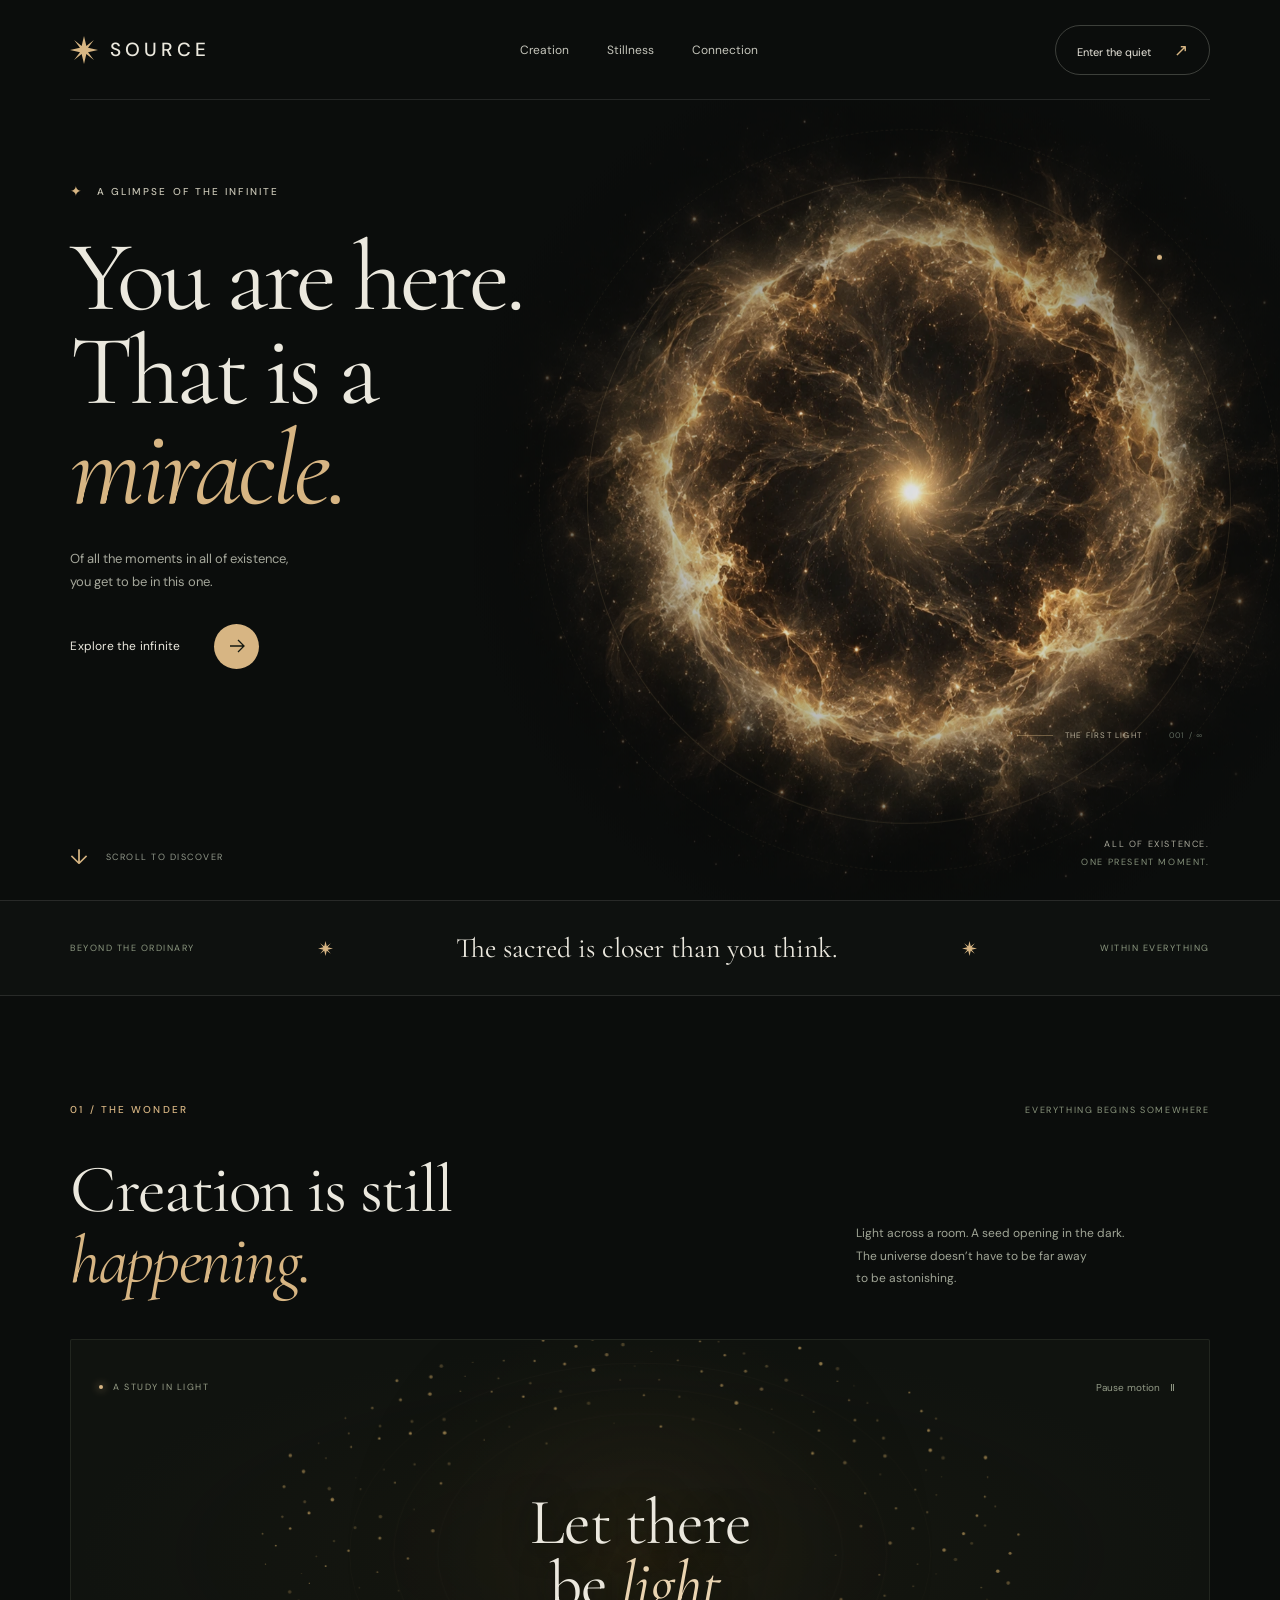
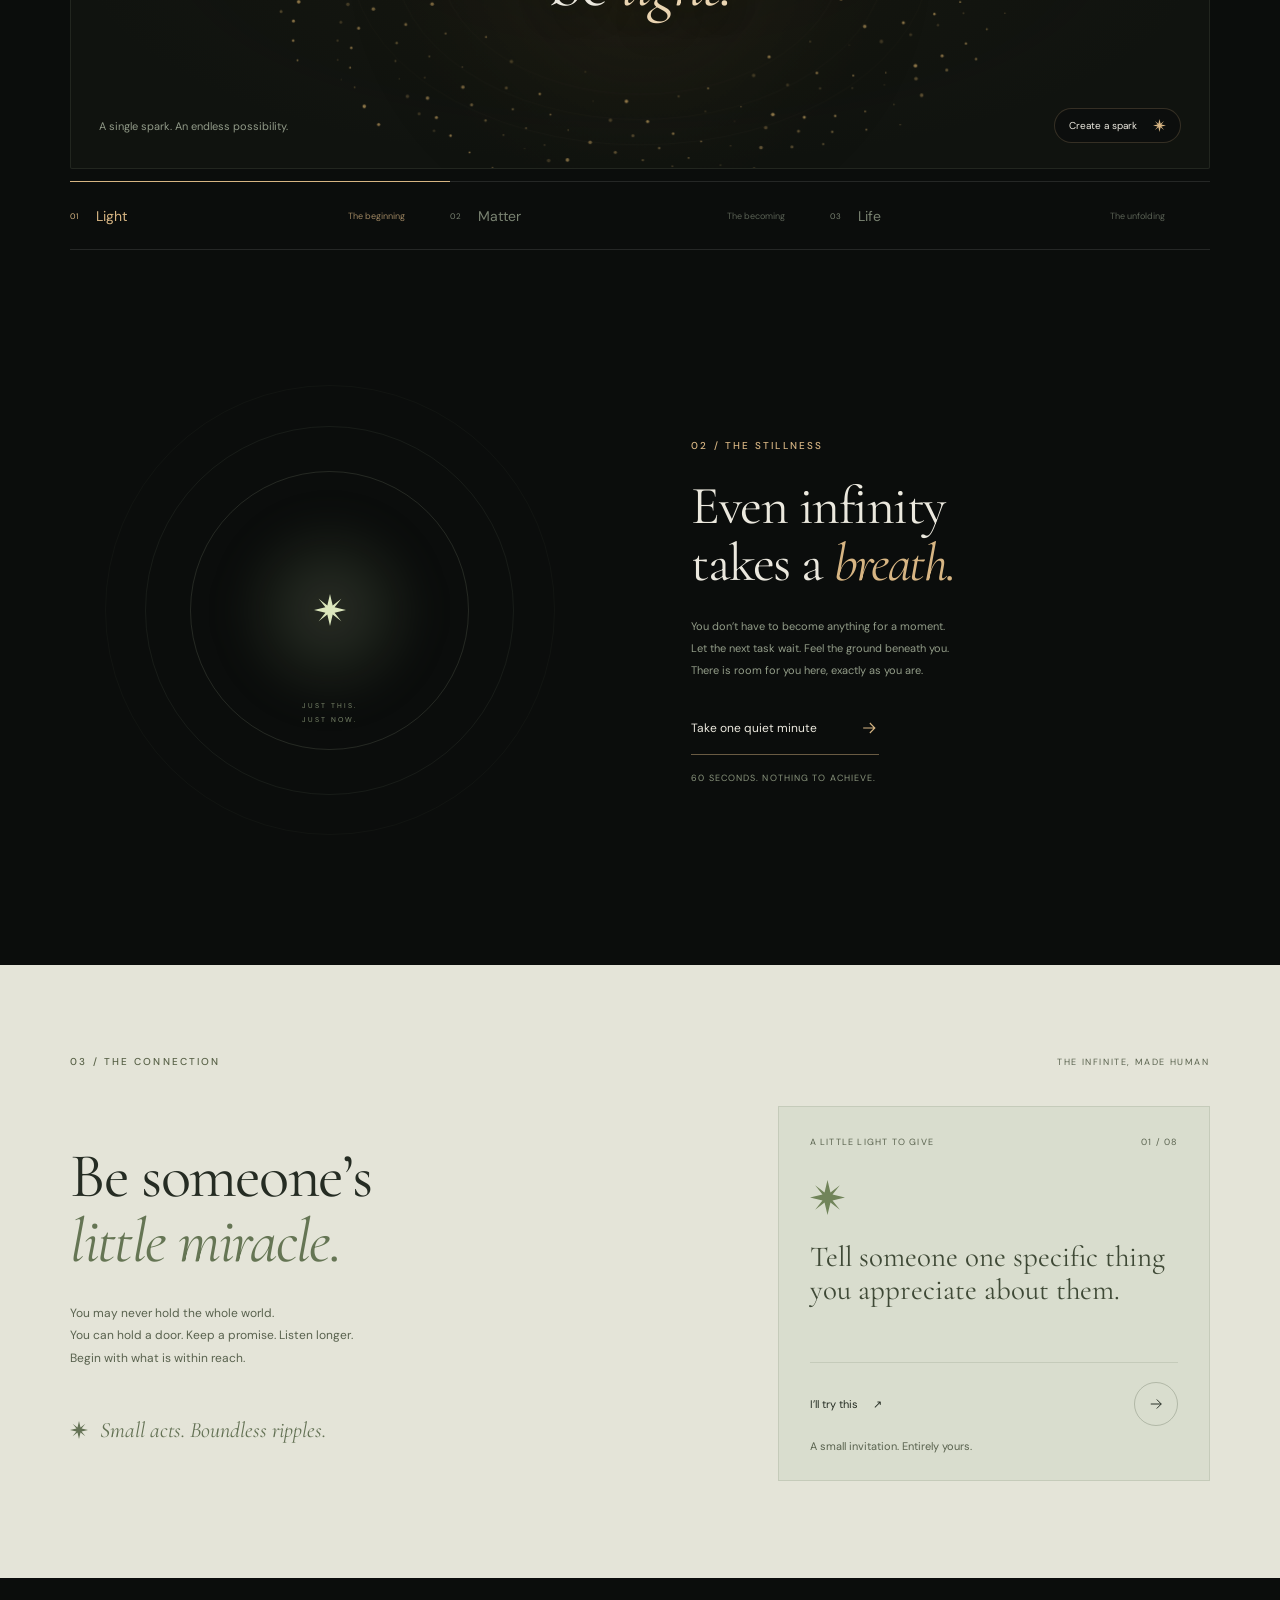
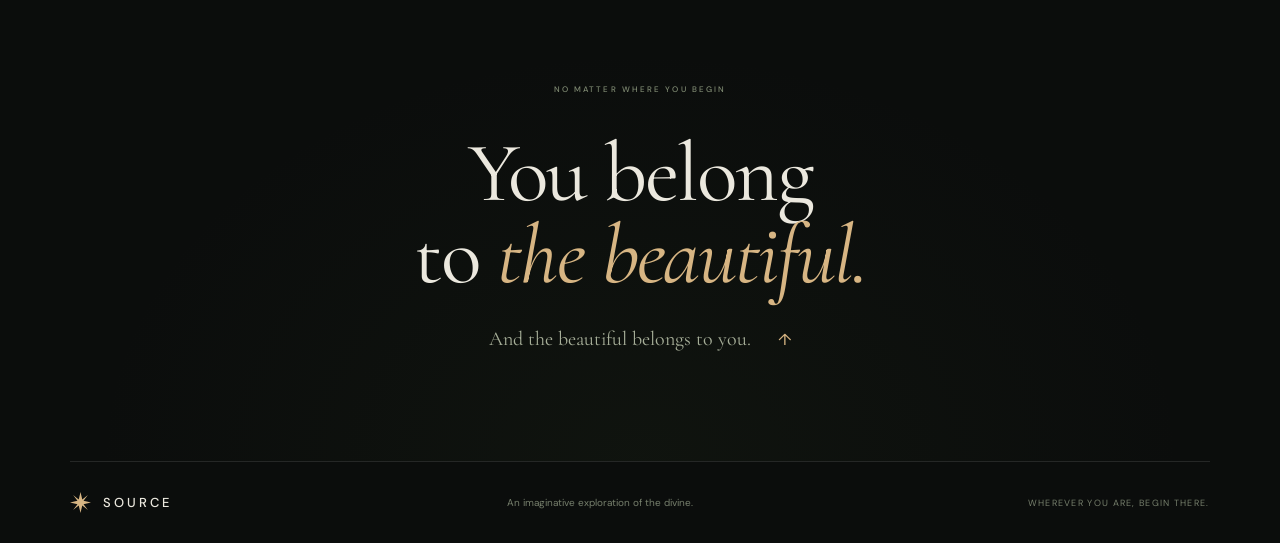
==== index.html @ a30ad39b "Publish SOURCE website" ====
<!doctype html>
<html lang="en">
<head>
  <meta charset="utf-8"><meta name="viewport" content="width=device-width,initial-scale=1">
  <meta name="theme-color" content="#0b0d0c">
  <title>SOURCE — A glimpse of the infinite</title>
  <meta name="description" content="An imagined doorway to the infinite. Explore creation, find a moment of stillness, and bring a little light into the world.">
  <link rel="icon" href="assets/favicon.svg" type="image/svg+xml">
  <link rel="stylesheet" href="styles.css">
  <script src="app.js" defer></script>
</head>
<body>
  <a class="skip-link" href="#creation">Skip to explore</a>
  <svg class="svg-defs" aria-hidden="true"><defs><symbol id="spark" viewBox="0 0 32 32"><path d="M16 0 18.7 11.4 27.3 4.7 20.6 13.3 32 16 20.6 18.7 27.3 27.3 18.7 20.6 16 32 13.3 20.6 4.7 27.3 11.4 18.7 0 16 11.4 13.3 4.7 4.7 13.3 11.4Z" fill="currentColor"/></symbol><symbol id="arrow" viewBox="0 0 24 24"><path d="M5 12h14m-6-6 6 6-6 6" fill="none" stroke="currentColor" stroke-width="1.3"/></symbol></defs></svg>
  <header class="header">
    <a class="brand" href="#home" aria-label="SOURCE home"><svg><use href="#spark"/></svg><span>SOURCE</span></a>
    <nav aria-label="Main navigation"><a href="#creation">Creation</a><a href="#stillness">Stillness</a><a href="#connection">Connection</a></nav>
    <button class="quiet-link" data-quiet>Enter the quiet <span>↗</span></button>
  </header>
  <main>
    <section class="hero" id="home" aria-labelledby="hero-title">
      <div class="hero-art" aria-hidden="true"><img src="assets/source-nebula.webp" alt="" fetchpriority="high"><div class="orbit orbit-one"></div><div class="orbit orbit-two"></div><span class="orbit-dot"></span></div>
      <div class="hero-content">
        <p class="eyebrow"><span class="tiny-star">✦</span> A GLIMPSE OF THE INFINITE</p>
        <h1 id="hero-title">You are here.<br>That is a<br><em>miracle.</em></h1>
        <p class="hero-copy">Of all the moments in all of existence,<br>you get to be in this one.</p>
        <a class="primary-cta" href="#creation">Explore the infinite <span class="arrow-disc"><svg><use href="#arrow"/></svg></span></a>
      </div>
      <div class="hero-foot"><a href="#creation" class="scroll-cue"><span>↓</span> SCROLL TO DISCOVER</a><p>ALL OF EXISTENCE.<br><span>ONE PRESENT MOMENT.</span></p></div>
      <div class="art-caption" aria-hidden="true"><span class="caption-line"></span> THE FIRST LIGHT <span>001 / ∞</span></div>
    </section>
    <div class="threshold"><span>BEYOND THE ORDINARY</span><svg><use href="#spark"/></svg><p>The sacred is closer than you think.</p><svg><use href="#spark"/></svg><span>WITHIN EVERYTHING</span></div>
    <section class="creation section-pad" id="creation" aria-labelledby="creation-title">
      <div class="section-top"><p class="eyebrow">01 / THE WONDER</p><span class="section-note">EVERYTHING BEGINS SOMEWHERE</span></div>
      <div class="section-heading"><h2 id="creation-title">Creation is still<br><em>happening.</em></h2><p>Light across a room. A seed opening in the dark.<br>The universe doesn’t have to be far away<br>to be astonishing.</p></div>
      <div class="universe-panel">
        <canvas id="universe" aria-hidden="true"></canvas>
        <div class="universe-top"><span class="live-dot"></span><span id="universe-label">A STUDY IN LIGHT</span><button id="motion-toggle" aria-pressed="false">Pause motion <span>Ⅱ</span></button></div>
        <div class="universe-center" aria-hidden="true"><span id="universe-word">Let there<br>be <em>light.</em></span></div>
        <div class="universe-bottom"><p id="universe-description">A single spark. An endless possibility.</p><button class="spark-button" id="create-spark">Create a spark <svg><use href="#spark"/></svg></button></div>
      </div>
      <div class="universe-tabs" role="group" aria-label="Explore forms of creation"><button class="active" data-mode="light" aria-pressed="true"><span>01</span> Light <small>The beginning</small></button><button data-mode="matter" aria-pressed="false"><span>02</span> Matter <small>The becoming</small></button><button data-mode="life" aria-pressed="false"><span>03</span> Life <small>The unfolding</small></button></div>
      <p class="spark-feedback sr-only" id="spark-feedback" role="status"></p>
    </section>
    <section class="stillness section-pad" id="stillness" aria-labelledby="stillness-title">
      <div class="stillness-orb" aria-hidden="true"><div></div><span class="orb-ring ring-one"></span><span class="orb-ring ring-two"></span><span class="orb-ring ring-three"></span><svg><use href="#spark"/></svg><p>JUST THIS.<br>JUST NOW.</p></div>
      <div class="stillness-copy"><p class="eyebrow">02 / THE STILLNESS</p><h2 id="stillness-title">Even infinity<br>takes a <em>breath.</em></h2><p>You don’t have to become anything for a moment.<br>Let the next task wait. Feel the ground beneath you.<br>There is room for you here, exactly as you are.</p><button class="text-action" data-quiet>Take one quiet minute <svg><use href="#arrow"/></svg></button><span class="small-note">60 SECONDS. NOTHING TO ACHIEVE.</span></div>
    </section>
    <section class="connection section-pad" id="connection" aria-labelledby="connection-title">
      <div class="section-top"><p class="eyebrow">03 / THE CONNECTION</p><span class="section-note">THE INFINITE, MADE HUMAN</span></div>
      <div class="connection-layout"><div><h2 id="connection-title">Be someone’s<br><em>little miracle.</em></h2><p>You may never hold the whole world.<br>You can hold a door. Keep a promise. Listen longer.<br>Begin with what is within reach.</p><div class="kindness-note"><svg><use href="#spark"/></svg><span>Small acts. Boundless ripples.</span></div></div>
      <div class="kindness-card"><div class="card-top"><span>A LITTLE LIGHT TO GIVE</span><span id="act-number">01 / 08</span></div><svg class="card-spark" aria-hidden="true"><use href="#spark"/></svg><p id="kindness-text" aria-live="polite">Tell someone one specific thing you appreciate about them.</p><div class="kindness-controls"><button id="accept-kindness">I’ll try this <span>↗</span></button><button id="next-kindness" aria-label="Show another small act"><svg><use href="#arrow"/></svg></button></div><p id="kindness-status" role="status">A small invitation. Entirely yours.</p></div></div>
    </section>
    <section class="closing"><p class="eyebrow">NO MATTER WHERE YOU BEGIN</p><h2>You belong<br>to <em>the beautiful.</em></h2><a href="#home" class="closing-link">And the beautiful belongs to you. <span>↑</span></a></section>
  </main>
  <footer><a class="brand" href="#home"><svg><use href="#spark"/></svg><span>SOURCE</span></a><p>An imaginative exploration of the divine.</p><span>WHEREVER YOU ARE, BEGIN THERE.</span></footer>
  <dialog id="quiet-dialog" aria-labelledby="quiet-title"><div class="quiet-shell"><button class="close-quiet" aria-label="Close quiet moment">Close <span>×</span></button><p class="eyebrow">A MOMENT, JUST FOR YOU</p><h2 id="quiet-title">Come back<br>to <em>now.</em></h2><div class="breath-visual" aria-hidden="true"><span></span><span></span><span></span></div><p id="breath-instruction" role="status">Breathe in</p><p class="breath-hint">Follow the light, or breathe at your own pace.</p><div class="quiet-progress"><span id="breath-progress"></span></div><div class="quiet-meta"><span id="breath-time">1:00</span><button id="breath-pause">Pause</button></div><button id="breath-restart" hidden>Begin another moment <span>↗</span></button></div></dialog>
</body>
</html>
---- styles.css ----
@import url('assets/fonts/fonts.css');
:root{--bg:#0b0d0c;--ivory:#ebe8de;--muted:#92958b;--gold:#d7b583;--line:#ffffff1b;--serif:'Cormorant Garamond',Georgia,serif;--sans:'DM Sans',Arial,sans-serif}
*{box-sizing:border-box}html{scroll-behavior:smooth;scroll-padding-top:30px}body{margin:0;background:var(--bg);color:var(--ivory);font-family:var(--sans);font-size:14px;-webkit-font-smoothing:antialiased}button,a{-webkit-tap-highlight-color:transparent}button{font:inherit;color:inherit;cursor:pointer}a{color:inherit;text-decoration:none}button{background:none;border:0}button:focus-visible,a:focus-visible{outline:2px solid var(--gold);outline-offset:7px}svg{width:24px;height:24px;display:block}button,a{touch-action:manipulation}h1,h2,p{margin:0}h1,h2{font-family:var(--serif);font-weight:400}em{font-weight:400;color:var(--gold)}.svg-defs{position:absolute;width:0;height:0;overflow:hidden}.skip-link{position:fixed;top:-100px;left:20px;z-index:100;background:var(--ivory);color:var(--bg);padding:15px}.skip-link:focus{top:10px}.sr-only{position:absolute;width:1px;height:1px;padding:0;margin:-1px;overflow:hidden;clip:rect(0,0,0,0);white-space:nowrap;border:0}.header{height:100px;margin:0 5.5%;display:flex;align-items:center;justify-content:space-between;border-bottom:1px solid var(--line);position:relative;z-index:5}.brand{display:flex;align-items:center;gap:12px;font-weight:500;letter-spacing:4px;font-size:19px}.brand svg{width:28px;height:28px;color:var(--gold)}nav{display:flex;gap:38px;margin-left:12px;color:#c4c4ba;font-size:12px}nav a{transition:color .2s}nav a:hover{color:var(--gold)}.quiet-link{border:1px solid #a3a59855;padding:13px 21px;border-radius:50px;font-size:11px}.quiet-link span{margin-left:20px;color:var(--gold);font-size:17px}.quiet-link:hover{border-color:var(--gold);background:#d7b58309}.hero{position:relative;min-height:740px;max-width:1800px;margin:auto;height:calc(100svh - 100px);max-height:920px;overflow:hidden}.hero-content{position:relative;z-index:2;padding:80px 0 100px 5.5%;width:58%;pointer-events:none}.hero-content a{pointer-events:auto}.eyebrow{font-size:9px;letter-spacing:2.1px;font-weight:500;line-height:1.7}.hero .eyebrow{color:#c7c4b4;display:flex;align-items:center;gap:12px}.tiny-star{color:var(--gold);font-size:14px}h1{font-size:clamp(78px,7.8vw,128px);line-height:.94;letter-spacing:-3.5px;margin:27px 0 27px}h1 em{font-size:1.08em}.hero-copy{color:#a5a79b;line-height:1.8;font-size:13px}.primary-cta{display:inline-flex;align-items:center;gap:34px;margin-top:30px;font-size:12px;letter-spacing:.2px}.arrow-disc{width:45px;height:45px;border-radius:50%;background:var(--gold);display:grid;place-items:center;color:#141911;transition:transform .25s}.primary-cta:hover .arrow-disc{transform:translateX(5px);background:#edd2aa}.hero-art{position:absolute;width:68%;aspect-ratio:1;right:-5%;top:50%;transform:translateY(-50%);isolation:isolate;will-change:transform}.hero-art:after{content:'';position:absolute;inset:0;background:radial-gradient(ellipse,transparent 29%,#0b0d0c99 60%,var(--bg) 73%);pointer-events:none}.hero-art img{width:100%;height:100%;object-fit:contain;mix-blend-mode:screen;opacity:.88;filter:saturate(.8)}.orbit{position:absolute;border:1px solid #d7b58320;border-radius:50%;width:74%;height:74%;top:13%;left:13%;z-index:1}.orbit-two{width:85%;height:85%;top:7.5%;left:7.5%;border-style:dashed;border-color:#d7b58313;transform:rotate(25deg)}.orbit-dot{position:absolute;top:22%;right:21%;width:5px;height:5px;background:var(--gold);border-radius:50%;z-index:2;box-shadow:0 0 18px #d7b583}.hero-foot{position:absolute;z-index:3;bottom:29px;left:5.5%;right:5.5%;display:flex;justify-content:space-between;align-items:end}.scroll-cue{font-size:8px;letter-spacing:1.5px;color:#93998b;display:flex;gap:16px;align-items:center}.scroll-cue span{font-size:21px;color:var(--gold)}.hero-foot p{font-size:8px;letter-spacing:1.6px;line-height:2;color:#aaa99b;text-align:right}.hero-foot p span{color:#606a5e}.art-caption{position:absolute;right:6%;bottom:20%;font-size:7px;letter-spacing:1.2px;display:flex;align-items:center;gap:12px;color:#b4ab96}.art-caption>span:last-child{color:#606a5e;margin-left:15px}.caption-line{width:36px;height:1px;background:#d7b58366}.threshold{min-height:96px;border-block:1px solid var(--line);display:flex;justify-content:space-between;gap:30px;align-items:center;padding:20px 5.5%;background:#0e110f}.threshold>span{font-size:8px;letter-spacing:1.5px;color:#6d7669}.threshold svg{width:15px;height:15px;color:var(--gold)}.threshold p{font-family:var(--serif);font-size:28px}.section-pad{padding:105px 5.5%;max-width:1800px;margin:auto}.section-top{display:flex;align-items:center;justify-content:space-between;margin-bottom:36px;color:var(--gold)}.section-note{font-size:8px;letter-spacing:1.6px;color:#717b6e}.section-heading{display:flex;justify-content:space-between;align-items:end;margin-bottom:44px}.section-heading h2,.connection h2{font-size:clamp(48px,5.3vw,84px);line-height:1.04;letter-spacing:-1.7px}.section-heading>p{font-size:12px;line-height:1.9;color:#a0a596;padding-bottom:5px;width:31%}.universe-panel{position:relative;height:430px;background:radial-gradient(ellipse at center,#3a2b1325,transparent 70%),#10130f;border:1px solid #a8b3961e;border-radius:2px;overflow:hidden}.universe-panel canvas{position:absolute;inset:0;width:100%;height:100%}.universe-top{position:absolute;top:25px;left:28px;right:28px;display:flex;align-items:center;gap:10px;font-size:8px;letter-spacing:1.5px;color:#989f88}.live-dot{width:4px;height:4px;border-radius:50%;background:var(--gold);box-shadow:0 0 8px #d7b583}.universe-top button{margin-left:auto;display:flex;gap:10px;align-items:center;font-size:9px;letter-spacing:0;color:#929a86}.universe-center{position:absolute;inset:65px 20px;display:flex;align-items:center;justify-content:center;text-align:center;pointer-events:none;font-family:var(--serif);font-size:65px;line-height:.96;letter-spacing:-1px;text-shadow:0 2px 30px #0b0d0c}.universe-center em{color:#ead4b1}.universe-bottom{position:absolute;bottom:25px;left:28px;right:28px;display:flex;justify-content:space-between;align-items:center;gap:20px}.universe-bottom p{font-size:10px;color:#909987}.spark-button{display:flex;align-items:center;gap:16px;font-size:10px;padding:10px 14px;border:1px solid #d7b58333;border-radius:30px;background:#0b0d0caa}.spark-button svg{color:var(--gold);width:13px;height:13px}.spark-button:hover{background:#d7b58318}.universe-tabs{display:grid;grid-template-columns:repeat(3,1fr)}.universe-tabs button{padding:25px 25px 24px 0;display:flex;align-items:center;text-align:left;gap:16px;border-top:1px solid var(--line);border-bottom:1px solid var(--line);color:#7a8372;margin-top:12px;transition:color .3s,border-color .3s}.universe-tabs button span{font-size:8px;letter-spacing:1px}.universe-tabs button small{font-size:9px;opacity:.7;margin-left:auto;padding-right:20px}.universe-tabs .active{color:var(--gold);border-top-color:var(--gold)}.stillness{position:relative;display:grid;grid-template-columns:1fr 1fr;align-items:center;gap:9%;padding-top:20px;padding-bottom:120px;min-height:610px}.stillness-orb{aspect-ratio:1;max-width:450px;width:100%;position:relative;display:flex;align-items:center;justify-content:center;flex-direction:column;margin:auto}.stillness-orb>div{position:absolute;width:42%;height:42%;border-radius:50%;background:radial-gradient(circle,#a6b69136,#54694219 55%,transparent 72%);filter:blur(18px)}.orb-ring{position:absolute;border:1px solid #b4c5a027;border-radius:50%}.ring-one{inset:19%}.ring-two{inset:9%;border-color:#b4c5a014}.ring-three{inset:0;border-color:#b4c5a00a}.stillness-orb svg{color:#dce7bd;width:32px;height:32px;z-index:1}.stillness-orb p{color:#7d896d;text-align:center;font-size:7px;line-height:2;letter-spacing:2px;position:absolute;bottom:24%}.stillness-copy h2{font-size:clamp(42px,4.2vw,70px);line-height:1.07;letter-spacing:-1.5px;margin:23px 0}.stillness-copy>p:not(.eyebrow){font-size:11px;line-height:2;color:#929c88}.stillness-copy .eyebrow{color:var(--gold)}.text-action{border-bottom:1px solid #d7b58377;display:flex;align-items:center;justify-content:space-between;gap:42px;padding:0 0 14px;margin-top:35px;font-size:12px}.text-action svg{width:20px;color:var(--gold);transition:transform .2s}.text-action:hover svg{transform:translateX(4px)}.small-note{display:block;font-size:7px;letter-spacing:1.1px;color:#6e7964;margin-top:17px}.connection{max-width:none;background:#e4e4d8;color:#252c23;padding-top:88px;padding-bottom:97px}.connection>.section-top,.connection-layout{max-width:1604px;margin-inline:auto}.connection .section-top{color:#596248}.connection .section-note{color:#7a806b}.connection em{color:#657554}.connection-layout{display:grid;grid-template-columns:1.1fr .85fr;gap:13%;align-items:center}.connection h2{font-size:clamp(45px,4.9vw,78px)}.connection-layout>div>p{font-size:12px;line-height:1.9;color:#7a816e;margin-top:27px}.kindness-note{display:flex;align-items:center;gap:12px;margin-top:47px;font-family:var(--serif);font-style:italic;font-size:22px;color:#637154}.kindness-note svg{width:18px;height:18px}.kindness-card{background:#d9ddce;border:1px solid #76806b33;padding:29px 31px 25px;min-height:375px;display:flex;flex-direction:column}.card-top{display:flex;justify-content:space-between;font-size:7px;letter-spacing:1.2px;color:#757e65}.card-spark{color:#71845a;width:35px;height:35px;margin:30px 0 25px}.kindness-card #kindness-text{font-family:var(--serif);font-size:29px;line-height:1.15;min-height:101px;margin:0;color:#3f4936}.kindness-controls{margin-top:21px;display:flex;justify-content:space-between;align-items:center;border-top:1px solid #76806b33;padding-top:19px}.kindness-controls #accept-kindness{font-size:11px;padding:4px 0}.kindness-controls #accept-kindness span{margin-left:12px}.kindness-controls #next-kindness{border:1px solid #76806b66;border-radius:50%;width:35px;height:35px;display:grid;place-items:center}.kindness-controls #next-kindness svg{width:18px;height:18px}.kindness-controls button:hover{color:#557733}.kindness-card #kindness-status{font-size:8px;color:#7d866c;margin-top:12px}.closing{text-align:center;padding:105px 5.5% 110px;background:radial-gradient(ellipse at 50% 100%,#354a241c,transparent 60%)}.closing .eyebrow{color:#7f8a72;font-size:8px}.closing h2{font-size:clamp(56px,6.6vw,110px);line-height:.98;letter-spacing:-2px;margin:35px 0 30px}.closing-link{font-family:var(--serif);font-size:20px;color:#a6ae98}.closing-link span{display:inline-block;margin-left:22px;font-family:var(--sans);color:var(--gold);font-size:16px}footer{margin:0 5.5%;border-top:1px solid var(--line);padding:30px 0;display:flex;align-items:center;justify-content:space-between;gap:25px}footer .brand{font-size:13px;letter-spacing:3px}footer .brand svg{width:21px;height:21px}footer p{font-size:9px;color:#767f6c}footer>span{font-size:7px;letter-spacing:1.3px;color:#767f6c}
dialog{border:1px solid #d7b58322;padding:0;background:#0e140e;color:var(--ivory);max-width:620px;width:calc(100% - 32px);max-height:calc(100svh - 32px);border-radius:3px;overflow:auto}dialog::backdrop{background:#080b08e8;backdrop-filter:blur(12px)}body:has(dialog[open]){overflow:hidden}.quiet-shell{padding:65px 65px 45px;text-align:center;position:relative;overflow:hidden}.close-quiet{position:absolute;right:22px;top:20px;font-size:10px;color:#8d9980;display:flex;align-items:center;gap:12px}.close-quiet span{font-size:24px}.quiet-shell>.eyebrow{font-size:8px;color:#899779}.quiet-shell h2{font-size:64px;line-height:1;margin-top:20px}.breath-visual{height:170px;width:170px;position:relative;margin:35px auto 22px}.breath-visual span{position:absolute;inset:0;border:1px solid #d7b58355;border-radius:50%;transform:scale(.65)}.breath-visual span:first-child{background:radial-gradient(circle,#d7b58336,transparent 68%);border-color:#d7b58388}.breath-visual span:nth-child(2){inset:-12px;border-color:#d7b58325}.breath-visual span:nth-child(3){inset:-25px;border-color:#d7b58310}#breath-instruction{font-family:var(--serif);font-size:26px;color:var(--gold);min-height:34px}.breath-hint{font-size:10px;color:#77886b;margin-top:10px}.quiet-progress{height:1px;background:#d7b58322;margin-top:32px}#breath-progress{height:1px;width:0;background:var(--gold);display:block}.quiet-meta{display:flex;justify-content:space-between;font-size:9px;color:#9da98d;margin-top:13px}.quiet-meta button{font-size:9px;color:var(--gold)}#breath-restart{font-size:11px;margin-top:25px;color:var(--gold)}#breath-restart span{margin-left:18px}[hidden]{display:none!important}
@media(min-width:1700px){.header{max-width:1602px;margin-inline:auto}}@media(max-width:1050px){.hero{min-height:700px}.hero-content{padding-top:90px}.hero-art{width:80%;right:-22%}h1{font-size:88px}.section-heading>p{width:38%}.art-caption{right:6%;bottom:22%}.connection-layout{gap:7%}.kindness-card{padding:26px}.threshold>span{font-size:7px;letter-spacing:1px}.threshold p{font-size:23px}.stillness{gap:5%}.stillness-copy>p:not(.eyebrow){font-size:10px}}@media(max-width:700px){.header{height:78px;margin:0 6%}.brand{font-size:15px;letter-spacing:3px;gap:9px}.brand svg{width:22px;height:22px}.header nav{display:none}.quiet-link{font-size:9px;padding:10px 14px}.quiet-link span{margin-left:10px}.hero{height:auto;min-height:895px;max-height:none}.hero-content{padding:50px 6% 0;width:100%}.hero .eyebrow{font-size:8px;letter-spacing:1.6px}h1{font-size:80px;letter-spacing:-2.8px;line-height:.94;margin:27px 0 25px}.hero-copy{font-size:12px}.primary-cta{margin-top:24px;font-size:11px;gap:25px}.arrow-disc{width:40px;height:40px}.hero-art{width:105%;right:-22%;top:auto;bottom:50px;transform:none}.hero-art img{opacity:.7}.hero-art:after{background:radial-gradient(ellipse,transparent 24%,#0b0d0c99 57%,var(--bg) 72%)}.hero-foot{left:6%;right:6%;bottom:26px}.hero-foot p{font-size:6px}.scroll-cue{font-size:7px;gap:10px}.art-caption{right:6%;bottom:90px;font-size:6px}.threshold{min-height:100px;gap:20px;justify-content:center}.threshold>span{display:none}.threshold svg{width:12px;height:12px;flex-shrink:0}.threshold p{font-size:23px;line-height:1.2;text-align:center}.section-pad{padding:70px 6%}.section-top{margin-bottom:25px}.section-note{display:none}.section-heading{display:block;margin-bottom:30px}.section-heading h2,.connection h2{font-size:54px;letter-spacing:-1.6px}.section-heading>p{width:100%;margin-top:22px;font-size:11px}.universe-panel{height:390px}.universe-top{top:20px;left:18px;right:18px;font-size:7px;gap:6px}.universe-top button{font-size:8px}.universe-center{font-size:53px}.universe-bottom{left:18px;right:18px;bottom:19px;flex-wrap:wrap;gap:12px}.universe-bottom p{font-size:9px}.spark-button{font-size:9px;gap:8px;padding:8px 12px}.universe-tabs button{padding:21px 6px 18px 0;gap:8px;font-size:12px}.universe-tabs button small{display:none}.universe-tabs button span{font-size:7px}.stillness{display:flex;flex-direction:column;padding-top:5px;padding-bottom:75px;gap:30px}.stillness-orb{max-width:300px}.stillness-copy{width:100%}.stillness-copy h2{font-size:51px}.stillness-copy>p:not(.eyebrow){font-size:11px}.text-action{margin-top:25px}.connection-layout{display:block}.connection-layout>div>p{font-size:11px;margin-top:23px}.kindness-note{margin-top:27px;font-size:21px}.kindness-card{margin-top:35px;min-height:340px;padding:25px}.kindness-card #kindness-text{font-size:29px;min-height:100px}.card-spark{margin:24px 0 22px}.closing{padding:75px 6% 80px}.closing h2{font-size:61px;margin-top:28px}.closing-link{font-size:17px}footer{margin:0 6%;padding:26px 0;flex-wrap:wrap;gap:20px}footer p{font-size:8px}footer>span{width:100%;font-size:6px}.quiet-shell{padding:55px 25px 30px}.quiet-shell h2{font-size:54px}.breath-visual{width:140px;height:140px;margin-top:30px}.breath-hint{font-size:9px}}
@media(max-width:360px){h1{font-size:70px}.hero{min-height:840px}.threshold p{font-size:20px}.quiet-link{font-size:8px;padding:9px 10px}.quiet-link span{margin-left:5px}}
@media(prefers-reduced-motion:reduce){html{scroll-behavior:auto}*,*:before,*:after{animation-duration:.01ms!important;transition-duration:.01ms!important}.hero-art{will-change:auto}}
.eyebrow{font-size:10px}.hero-foot p,.scroll-cue,.section-note,.small-note,.universe-top,.card-top,footer>span{font-size:9px}.art-caption{font-size:8px}.hero-foot p span{color:#85917b}.threshold>span{font-size:9px;color:#8d9981}.universe-top button,.quiet-meta button,.kindness-controls button{min-height:44px}.kindness-controls #next-kindness{width:44px;height:44px}.connection-layout>div>p,.connection .section-note,.card-top,.kindness-card #kindness-status{color:#59624e}.kindness-card #kindness-status{font-size:11px;line-height:1.5}.quiet-meta,.quiet-meta button,.breath-hint{font-size:11px}.close-quiet{min-height:44px}footer p{font-size:10px}.small-note,.section-note{color:#8b967e}.card-top{line-height:1.5}.universe-top button{font-size:10px}.universe-bottom p{font-size:11px}
@media(max-width:700px){h1{font-size:clamp(58px,19vw,80px)}.hero .eyebrow{font-size:9px}.hero-foot p,.scroll-cue{font-size:8px}.art-caption{font-size:8px;letter-spacing:.8px}.threshold p{font-size:23px}.small-note{font-size:9px}.universe-top{font-size:8px}.universe-top button{font-size:9px}.universe-bottom p{font-size:10px}footer>span{font-size:8px}footer p{font-size:10px}.breath-hint{font-size:10px}.quiet-shell>.eyebrow{font-size:9px}}
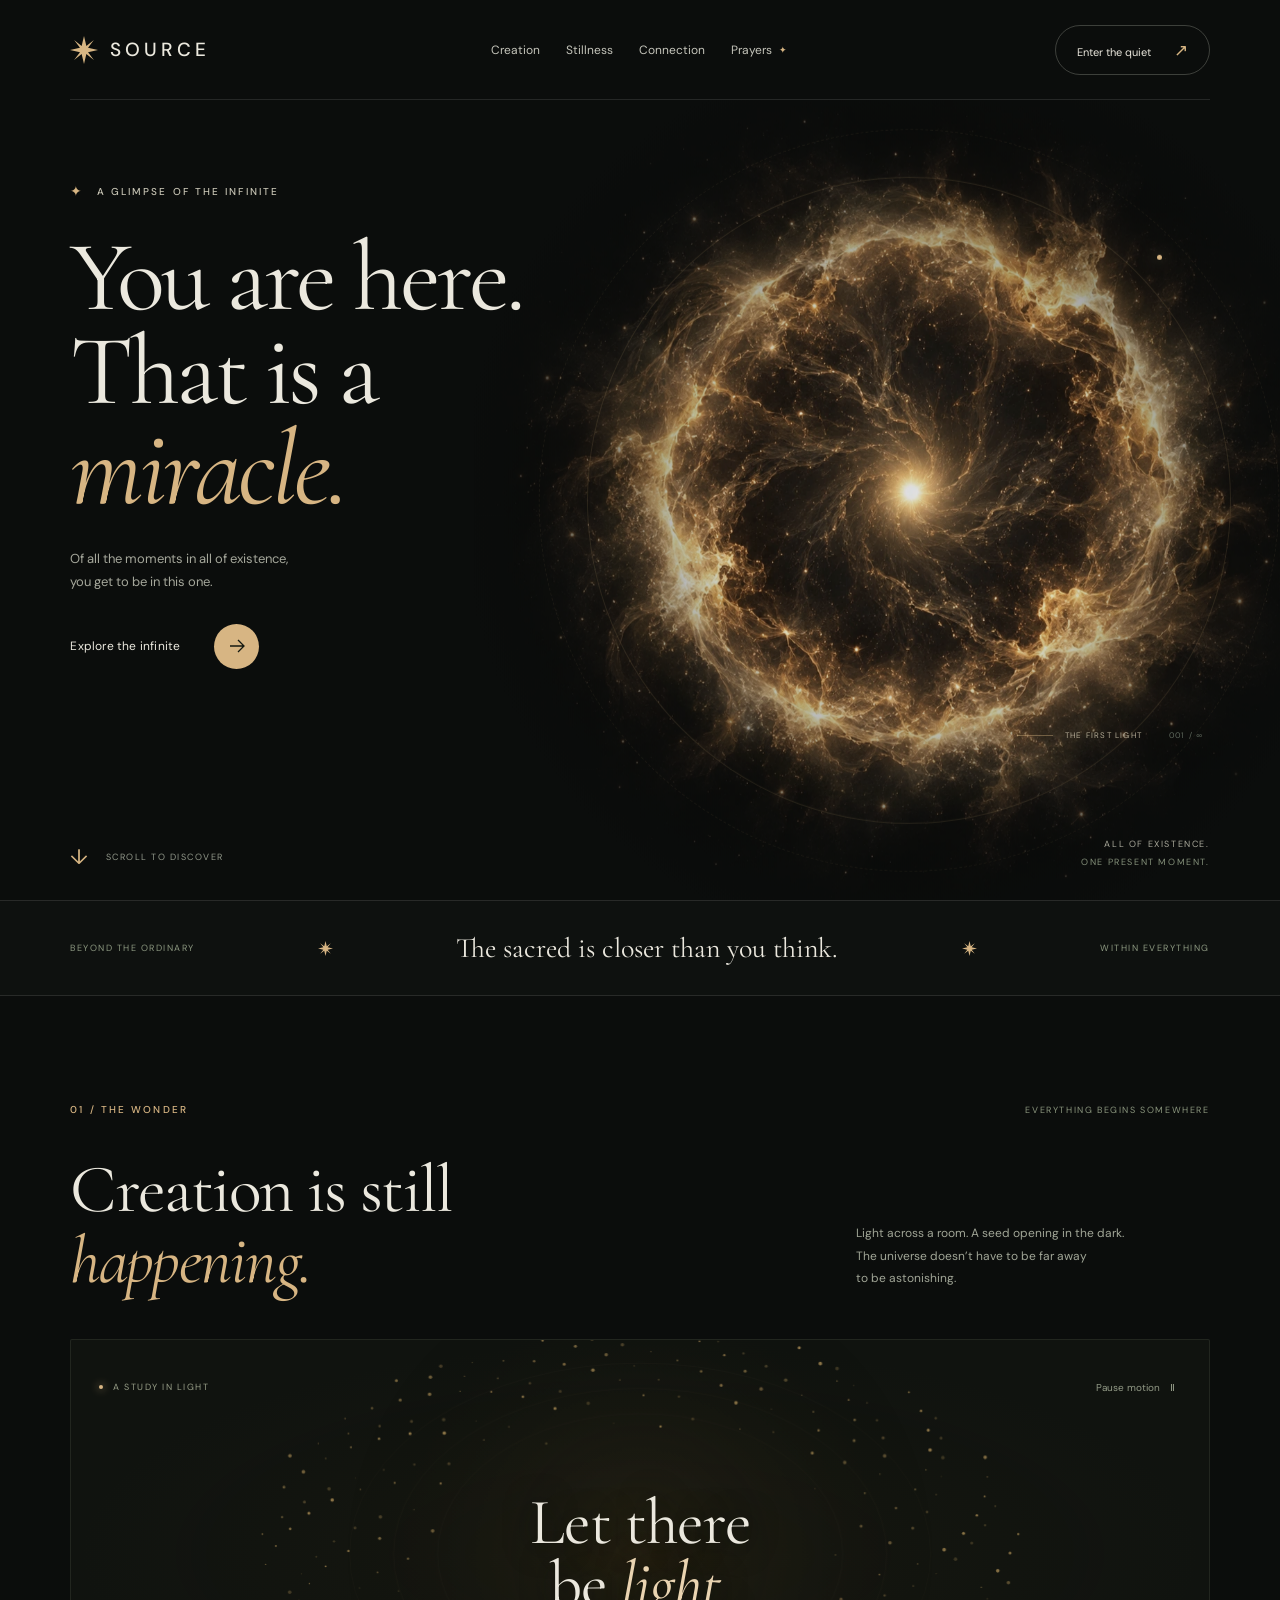
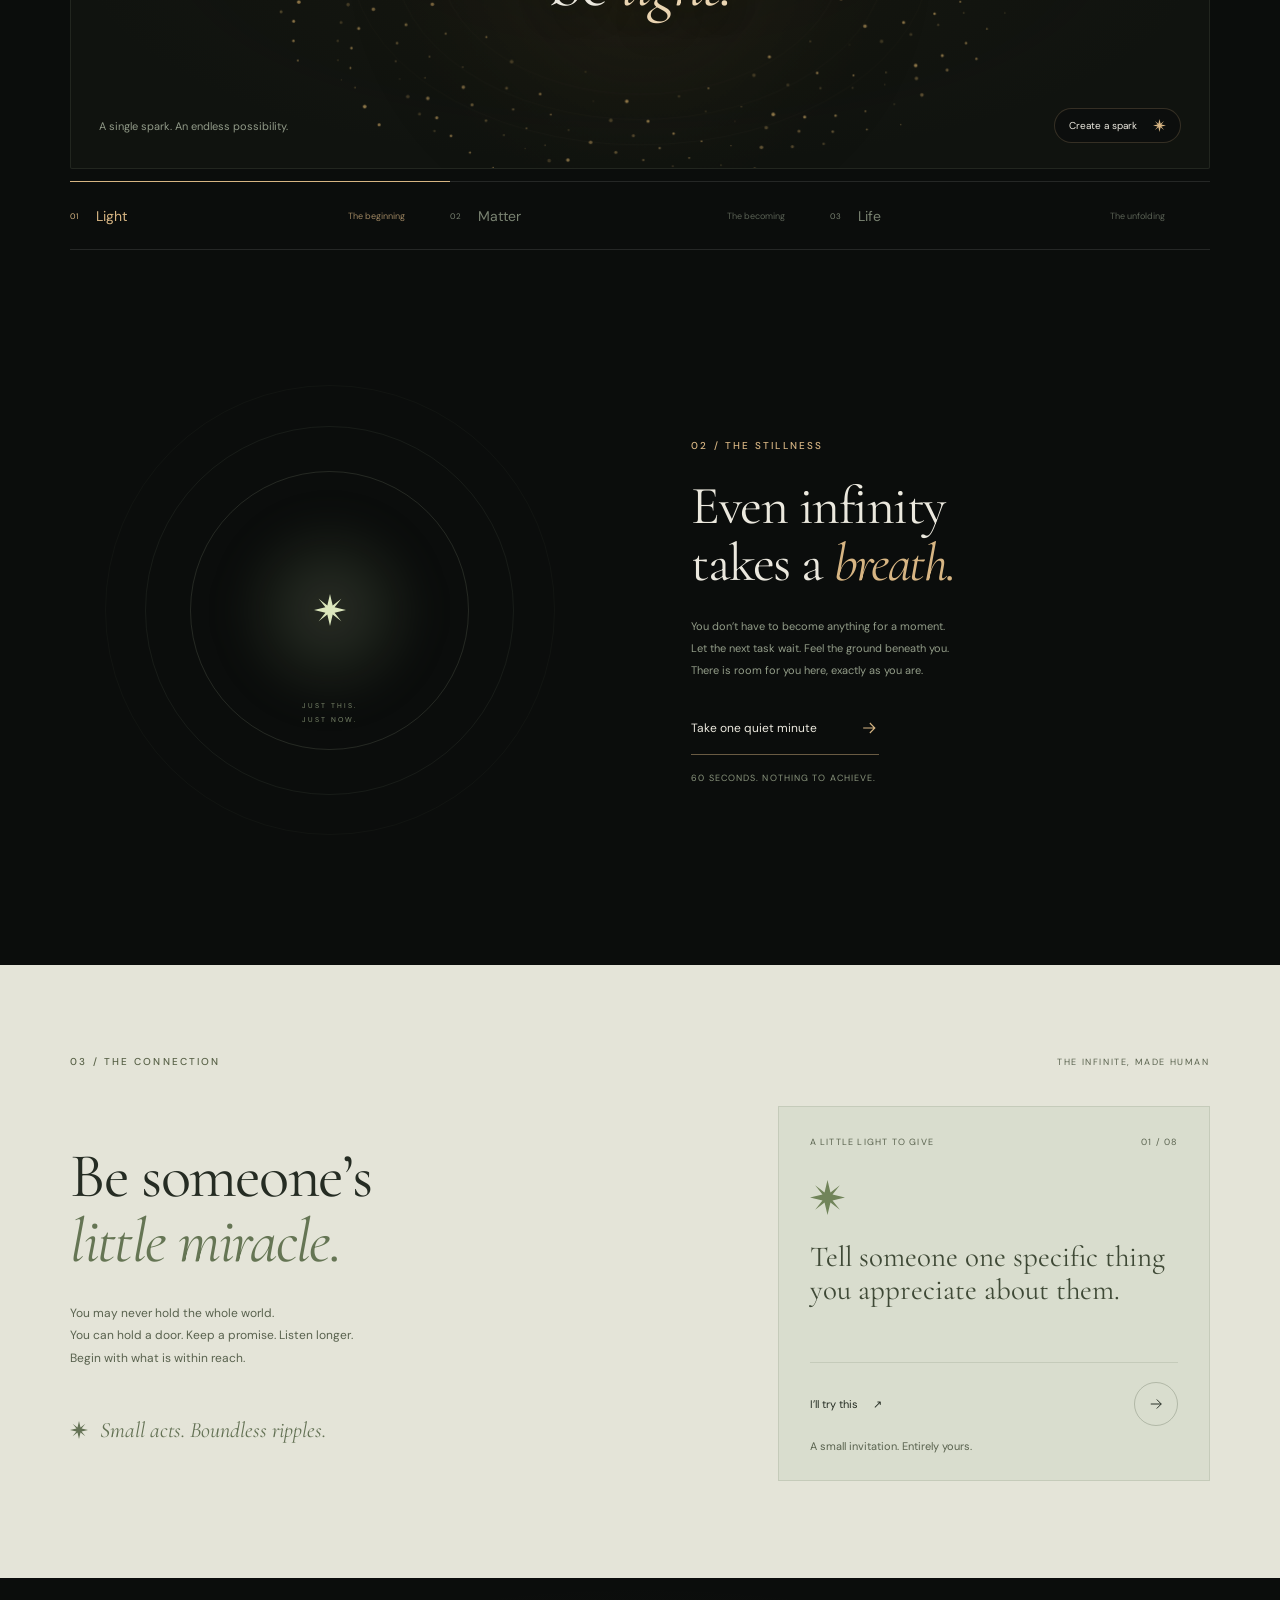
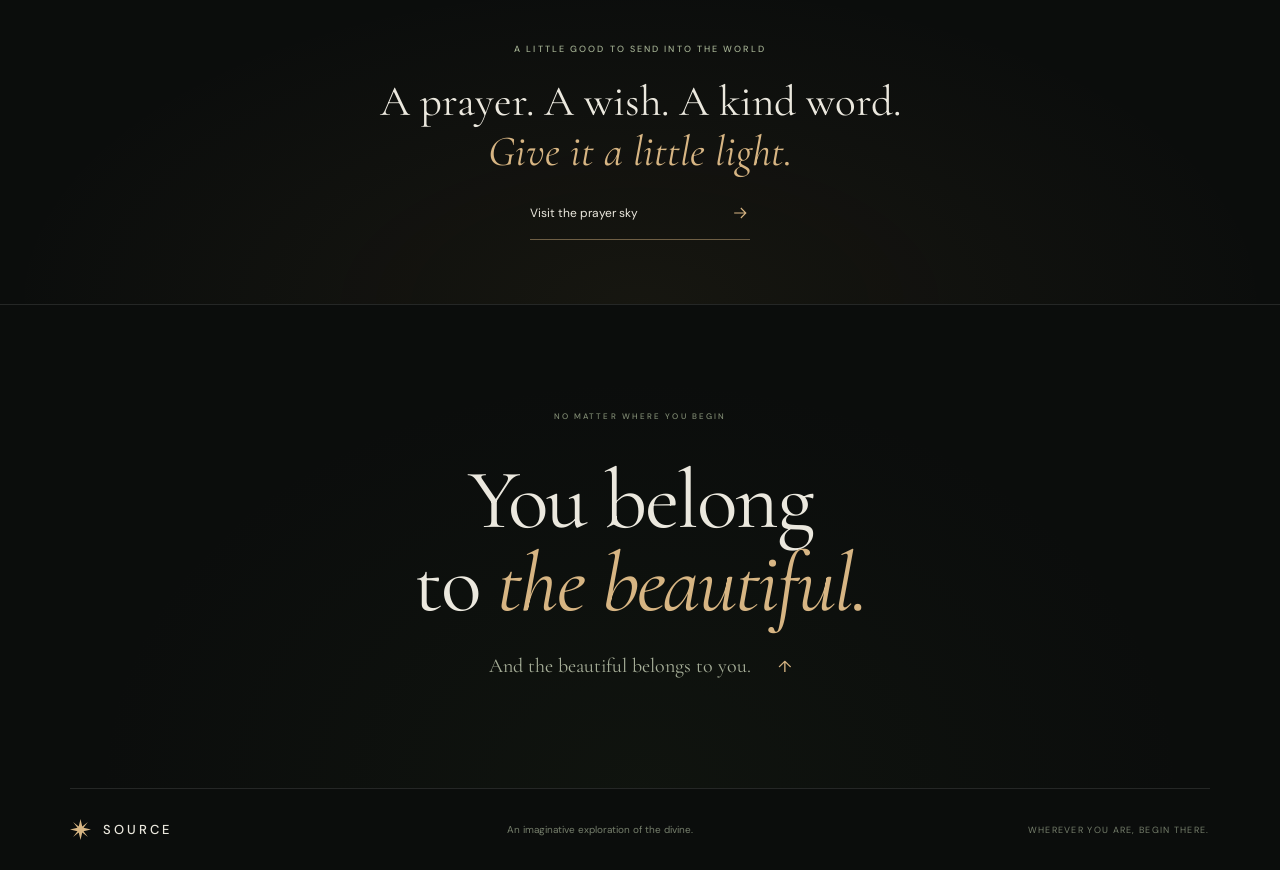
==== commit e1b36c8c: "Add private prayer sky and uplifting reflections" ====
--- a/index.html
+++ b/index.html
@@ -14,7 +14,7 @@
   <svg class="svg-defs" aria-hidden="true"><defs><symbol id="spark" viewBox="0 0 32 32"><path d="M16 0 18.7 11.4 27.3 4.7 20.6 13.3 32 16 20.6 18.7 27.3 27.3 18.7 20.6 16 32 13.3 20.6 4.7 27.3 11.4 18.7 0 16 11.4 13.3 4.7 4.7 13.3 11.4Z" fill="currentColor"/></symbol><symbol id="arrow" viewBox="0 0 24 24"><path d="M5 12h14m-6-6 6 6-6 6" fill="none" stroke="currentColor" stroke-width="1.3"/></symbol></defs></svg>
   <header class="header">
     <a class="brand" href="#home" aria-label="SOURCE home"><svg><use href="#spark"/></svg><span>SOURCE</span></a>
-    <nav aria-label="Main navigation"><a href="#creation">Creation</a><a href="#stillness">Stillness</a><a href="#connection">Connection</a></nav>
+    <nav aria-label="Main navigation"><a href="#creation">Creation</a><a href="#stillness">Stillness</a><a href="#connection">Connection</a><a href="prayers.html">Prayers <span class="nav-star" aria-hidden="true">✦</span></a></nav>
     <button class="quiet-link" data-quiet>Enter the quiet <span>↗</span></button>
   </header>
   <main>
@@ -51,6 +51,7 @@
       <div class="connection-layout"><div><h2 id="connection-title">Be someone’s<br><em>little miracle.</em></h2><p>You may never hold the whole world.<br>You can hold a door. Keep a promise. Listen longer.<br>Begin with what is within reach.</p><div class="kindness-note"><svg><use href="#spark"/></svg><span>Small acts. Boundless ripples.</span></div></div>
       <div class="kindness-card"><div class="card-top"><span>A LITTLE LIGHT TO GIVE</span><span id="act-number">01 / 08</span></div><svg class="card-spark" aria-hidden="true"><use href="#spark"/></svg><p id="kindness-text" aria-live="polite">Tell someone one specific thing you appreciate about them.</p><div class="kindness-controls"><button id="accept-kindness">I’ll try this <span>↗</span></button><button id="next-kindness" aria-label="Show another small act"><svg><use href="#arrow"/></svg></button></div><p id="kindness-status" role="status">A small invitation. Entirely yours.</p></div></div>
     </section>
+    <section class="prayer-invitation"><p class="eyebrow">A LITTLE GOOD TO SEND INTO THE WORLD</p><p>A prayer. A wish. A kind word.<br><em>Give it a little light.</em></p><a href="prayers.html" class="text-action">Visit the prayer sky <svg><use href="#arrow"/></svg></a></section>
     <section class="closing"><p class="eyebrow">NO MATTER WHERE YOU BEGIN</p><h2>You belong<br>to <em>the beautiful.</em></h2><a href="#home" class="closing-link">And the beautiful belongs to you. <span>↑</span></a></section>
   </main>
   <footer><a class="brand" href="#home"><svg><use href="#spark"/></svg><span>SOURCE</span></a><p>An imaginative exploration of the divine.</p><span>WHEREVER YOU ARE, BEGIN THERE.</span></footer>
--- a/styles.css
+++ b/styles.css
@@ -7,3 +7,5 @@
 @media(prefers-reduced-motion:reduce){html{scroll-behavior:auto}*,*:before,*:after{animation-duration:.01ms!important;transition-duration:.01ms!important}.hero-art{will-change:auto}}
 .eyebrow{font-size:10px}.hero-foot p,.scroll-cue,.section-note,.small-note,.universe-top,.card-top,footer>span{font-size:9px}.art-caption{font-size:8px}.hero-foot p span{color:#85917b}.threshold>span{font-size:9px;color:#8d9981}.universe-top button,.quiet-meta button,.kindness-controls button{min-height:44px}.kindness-controls #next-kindness{width:44px;height:44px}.connection-layout>div>p,.connection .section-note,.card-top,.kindness-card #kindness-status{color:#59624e}.kindness-card #kindness-status{font-size:11px;line-height:1.5}.quiet-meta,.quiet-meta button,.breath-hint{font-size:11px}.close-quiet{min-height:44px}footer p{font-size:10px}.small-note,.section-note{color:#8b967e}.card-top{line-height:1.5}.universe-top button{font-size:10px}.universe-bottom p{font-size:11px}
 @media(max-width:700px){h1{font-size:clamp(58px,19vw,80px)}.hero .eyebrow{font-size:9px}.hero-foot p,.scroll-cue{font-size:8px}.art-caption{font-size:8px;letter-spacing:.8px}.threshold p{font-size:23px}.small-note{font-size:9px}.universe-top{font-size:8px}.universe-top button{font-size:9px}.universe-bottom p{font-size:10px}footer>span{font-size:8px}footer p{font-size:10px}.breath-hint{font-size:10px}.quiet-shell>.eyebrow{font-size:9px}}
+nav{gap:26px}nav a{display:flex;align-items:center;gap:7px;min-height:44px}nav [aria-current="page"]{color:var(--gold)}.nav-star{font-size:9px;color:var(--gold)}.prayer-invitation{padding:64px 5.5%;text-align:center;border-bottom:1px solid var(--line);background:radial-gradient(ellipse at 50% 100%,#b2924b12,transparent 70%)}.prayer-invitation>.eyebrow{color:#a2af91;font-size:9px}.prayer-invitation>p:not(.eyebrow){font-family:var(--serif);font-size:43px;line-height:1.15;margin:20px 0}.prayer-invitation .text-action{margin:25px auto 0;max-width:220px}
+@media(max-width:700px){.header{height:118px;flex-wrap:wrap;align-content:flex-start;row-gap:0}.header>.brand,.header>.quiet-link{margin-top:20px}.header nav{display:flex;order:3;flex-basis:100%;margin:6px 0 0;justify-content:space-between;gap:10px;font-size:11px}.header nav a{min-height:43px}.prayer-invitation{padding:50px 6%}.prayer-invitation>p:not(.eyebrow){font-size:35px}}
